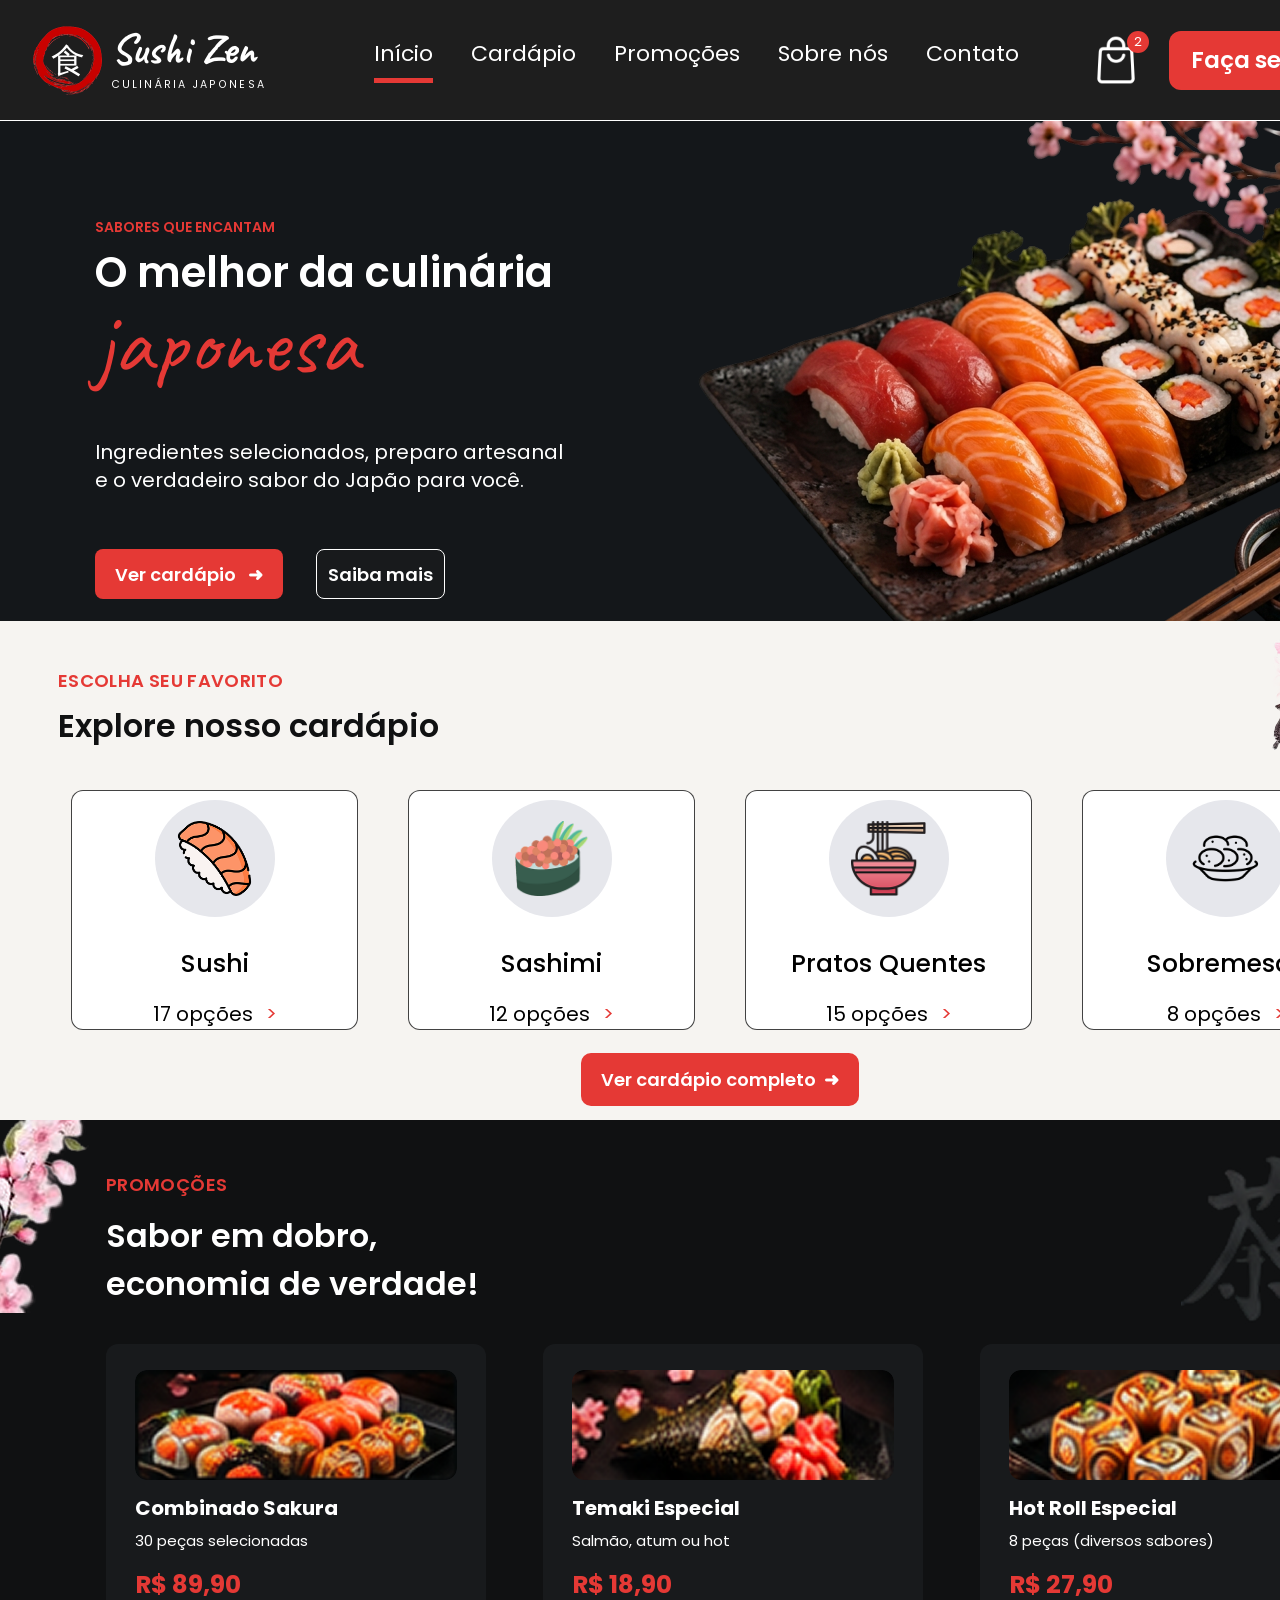
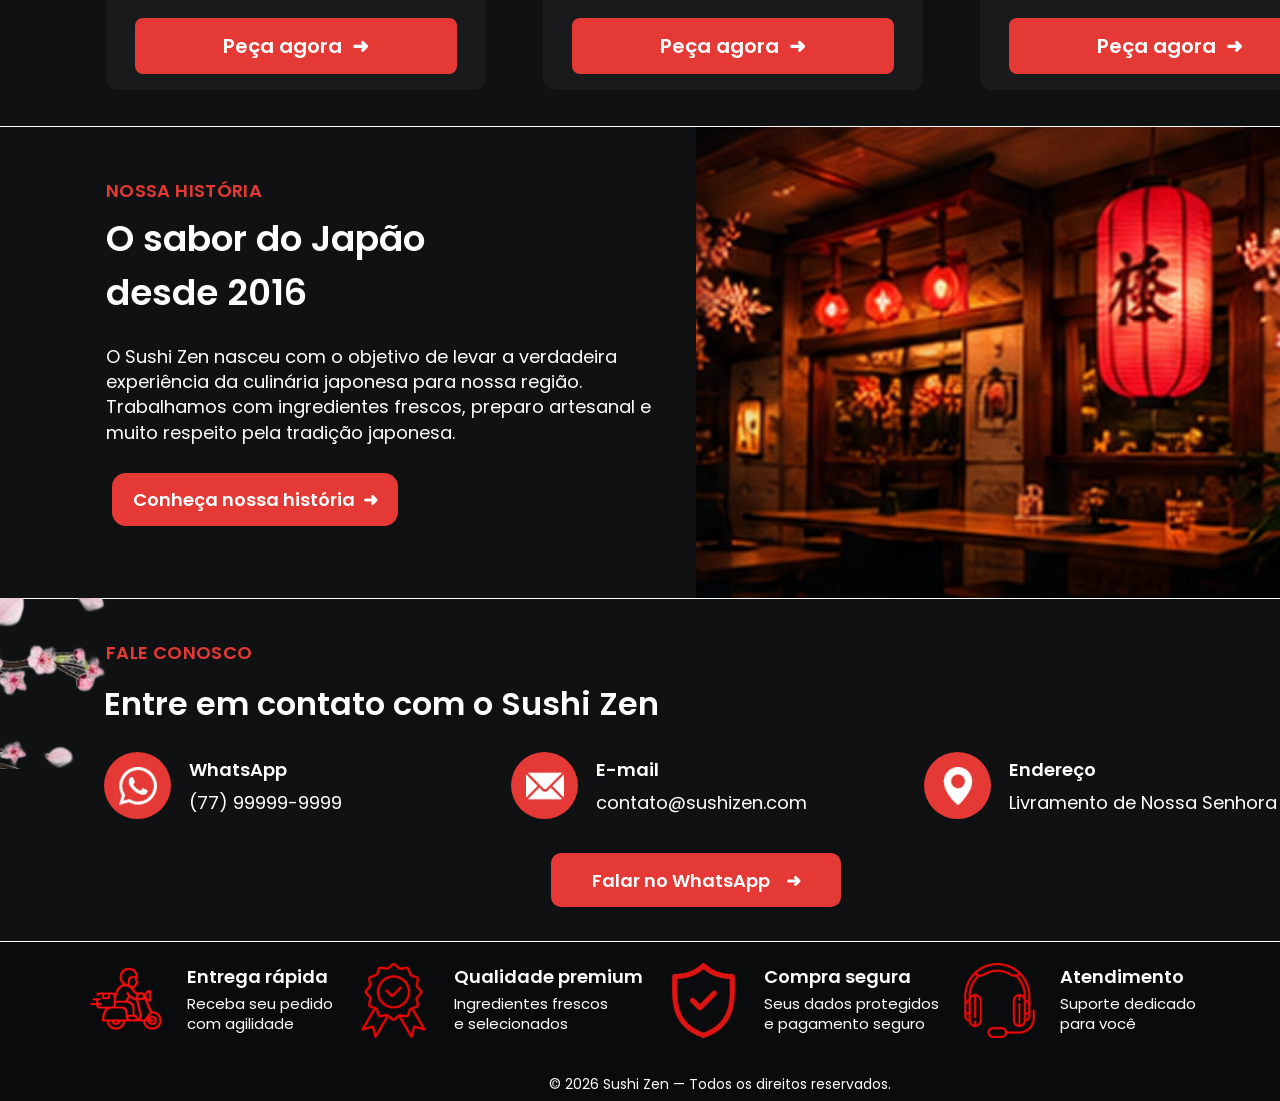
==== index.html @ a2c44309 "Primeira versão do site" ====
<!DOCTYPE html>
<html lang="pt-BR">
<head>
  <meta charset="UTF-8">
  <title>Sushi Zen - Culinária Japonesa</title>
  <link rel="preconnect" href="https://fonts.googleapis.com">
  <link rel="preconnect" href="https://fonts.gstatic.com" crossorigin>
  <link href="https://fonts.googleapis.com/css2?family=Caveat:wght@400;700&family=Poppins:wght@400;500;600;700&display=swap" rel="stylesheet">
  <link rel="stylesheet" href="estilo.css">
</head>
<body>

  
  <header class="header">
    <div class="logo">
      <div class="logo__icon">
        <img src="images/logo.png" alt="Logo Sushi Zen">
        <span class="logo__kanji">食</span>
      </div>
      <div class="logo__text">
        <h1 class="logo__name">Sushi Zen</h1>
        <p class="logo__subtitle">CULINÁRIA JAPONESA</p>
      </div>
    </div>

    <nav class="nav">
      <ul class="nav__list">
        <li class="nav__item nav__item--active"><a href="#inicio">Início</a></li>
        <li class="nav__item"><a href="#cardapio">Cardápio</a></li>
        <li class="nav__item"><a href="#promocoes">Promoções</a></li>
        <li class="nav__item"><a href="#sobre">Sobre nós</a></li>
        <li class="nav__item"><a href="#contato">Contato</a></li>
      </ul>
    </nav>

    <div class="header__actions">
      <div class="cart">
        <img src="images/sacola.png" alt="Sacola de compras">
        <span class="cart__badge">2</span>
      </div>
      <a href="#cardapio" class="btn btn--header">Faça seu pedido</a>
    </div>
  </header>

  <main>
 <img class="main-flower" src="images/flor-cerejeira.png" alt="">
<img class="main-flower-2" src="images/flor-historia.png" alt="">

    
    <section class="hero" id="inicio">
      <div class="hero__content">
        <p class="hero__eyebrow">SABORES QUE ENCANTAM</p>
        <h2 class="hero__title">O melhor da culinária</h2>
        <p class="hero__script">japonesa</p>
        <p class="hero__text">
          Ingredientes selecionados, preparo artesanal<br>
          e o verdadeiro sabor do Japão para você.
        </p>
        <div class="hero__buttons">
          <a href="#cardapio" class="btn btn--red">Ver cardápio &nbsp; ➜</a>
          <a href="#sobre" class="btn btn--outline">Saiba mais</a>
        </div>
      </div>
      <div class="hero__image">
        <img src="images/hero-sushi.png" alt="Prato de sushi variado">
      </div>
    </section>

   
    <section class="menu" id="cardapio">
      <p class="section__eyebrow">ESCOLHA SEU FAVORITO</p>
      <h2 class="menu__title">Explore nosso cardápio</h2>

     
      <div class="menu__grid">
        <a href="cardapio.html#sushi" class="menu-card">
          <div class="menu-card__circle"><img src="images/nigiri.png" alt="Sushi"></div>
          <h3 class="menu-card__name">Sushi</h3>
          <p class="menu-card__count">17 opções <span>&gt;</span></p>
        </a>

       <a href="cardapio.html#sashimi" class="menu-card">
          <div class="menu-card__circle"><img src="images/sashimi.png" alt="Sashimi"></div>
          <h3 class="menu-card__name">Sashimi</h3>
          <p class="menu-card__count">12 opções <span>&gt;</span></p>
       </a>

        <a href="cardapio.html#pratos-quentes" class="menu-card">
          <div class="menu-card__circle"><img src="images/ramen.png" alt="Pratos quentes"></div>
          <h3 class="menu-card__name">Pratos Quentes</h3>
          <p class="menu-card__count">15 opções <span>&gt;</span></p>
        </a>

        <a href="cardapio.html#sobremesas" class="menu-card">
          <div class="menu-card__circle"><img src="images/bolinho-de-bacalhau.png" alt="Sobremesas"></div>
          <h3 class="menu-card__name">Sobremesas</h3>
          <p class="menu-card__count">8 opções <span>&gt;</span></p>
        </a>
      </div>

      <a href="cardapio.html" class="btn btn--menu">Ver cardápio completo &nbsp;➜</a>
    </section>

    
    <section class="promo" id="promocoes">
      <img class="promo__flower-left" src="images/flor-esquerda.png" alt="">
      <img class="promo__kanji" src="images/kanji-cha.png" alt="">

      <p class="section__eyebrow section__eyebrow--light">PROMOÇÕES</p>
      <h2 class="promo__title">Sabor em dobro,<br>economia de verdade!</h2>

      
      <div class="promo__grid">
        <article class="promo-card">
          <img class="promo-card__img" src="images/combinado-sakura.png" alt="Combinado Sakura">
          <h3 class="promo-card__name">Combinado Sakura</h3>
          <p class="promo-card__desc">30 peças selecionadas</p>
          <p class="promo-card__price">R$ 89,90</p>
          <a href="#contato" class="btn btn--card">Peça agora &nbsp;➜</a>
        </article>

        <article class="promo-card">
          <img class="promo-card__img" src="images/temaki.png" alt="Temaki Especial">
          <h3 class="promo-card__name">Temaki Especial</h3>
          <p class="promo-card__desc">Salmão, atum ou hot</p>
          <p class="promo-card__price">R$ 18,90</p>
          <a href="#contato" class="btn btn--card">Peça agora &nbsp;➜</a>
        </article>

        <article class="promo-card">
          <img class="promo-card__img" src="images/hot-roll.png" alt="Hot Roll Especial">
          <h3 class="promo-card__name">Hot Roll Especial</h3>
          <p class="promo-card__desc">8 peças (diversos sabores)</p>
          <p class="promo-card__price">R$ 27,90</p>
          <a href="#contato" class="btn btn--card">Peça agora &nbsp;➜</a>
        </article>
      </div>
    </section>

   
    <section class="about" id="sobre">
      <div class="about__content">
        <p class="section__eyebrow section__eyebrow--light">NOSSA HISTÓRIA</p>
        <h2 class="about__title">O sabor do Japão<br>desde 2016</h2>
        <p class="about__text">
          O Sushi Zen nasceu com o objetivo de levar a verdadeira experiência da culinária
          japonesa para nossa região. Trabalhamos com ingredientes frescos, preparo
          artesanal e muito respeito pela tradição japonesa.
        </p>
          <a href="sobre.html" class="btn btn--about">Conheça nossa história &nbsp;➜</a>
      </div>
      <div class="about__image">
        <img src="images/restaurante.png" alt="Interior do restaurante Sushi Zen">
      </div>
    </section>

    
    <section class="contact" id="contato">
      <p class="section__eyebrow section__eyebrow--light">FALE CONOSCO</p>
      <h2 class="contact__title">Entre em contato com o Sushi Zen</h2>

     
      <div class="contact__grid">
        <div class="contact-item">
          <div class="contact-item__icon"><img src="images/whatsapp.png" alt="WhatsApp"></div>
          <div class="contact-item__info">
            <p class="contact-item__label">WhatsApp</p>
            <p class="contact-item__value">(77) 99999-9999</p>
          </div>
        </div>

        <div class="contact-item">
          <div class="contact-item__icon"><img src="images/email.png" alt="E-mail"></div>
          <div class="contact-item__info">
            <p class="contact-item__label">E-mail</p>
            <p class="contact-item__value">contato@sushizen.com</p>
          </div>
        </div>

        <div class="contact-item">
          <div class="contact-item__icon"><img src="images/localizacao.png" alt="Endereço"></div>
          <div class="contact-item__info">
            <p class="contact-item__label">Endereço</p>
            <p class="contact-item__value">Livramento de Nossa Senhora - BA</p>
          </div>
        </div>
      </div>

      <a href="#contato" class="btn btn--contact">Falar no WhatsApp &nbsp;&nbsp;&nbsp;➜</a>
    </section>

  </main>

  
  <footer class="footer">
    <div class="footer__features">
      <div class="feature">
        <img src="images/entrega-rapida.png" alt="Entrega rápida">
        <div>
          <h3 class="feature__title">Entrega rápida</h3>
          <p class="feature__text">Receba seu pedido<br>com agilidade</p>
        </div>
      </div>

      <div class="feature">
        <img src="images/qualidade.png" alt="Qualidade premium">
        <div>
          <h3 class="feature__title">Qualidade premium</h3>
          <p class="feature__text">Ingredientes frescos<br>e selecionados</p>
        </div>
      </div>

      <div class="feature">
        <img src="images/seguranca.png" alt="Compra segura">
        <div>
          <h3 class="feature__title">Compra segura</h3>
          <p class="feature__text">Seus dados protegidos<br>e pagamento seguro</p>
        </div>
      </div>

      <div class="feature">
        <img src="images/atendimento.png" alt="Atendimento">
        <div>
          <h3 class="feature__title">Atendimento</h3>
          <p class="feature__text">Suporte dedicado<br>para você</p>
        </div>
      </div>
    </div>

    <p class="footer__copy">© 2026 Sushi Zen — Todos os direitos reservados.</p>
  </footer>

</body>
</html>
---- estilo.css ----
* {
  box-sizing: border-box;
  margin: 0;
  padding: 0;
}

html {
  scroll-padding-top: 120px;   
  }

body {
  width: 1440px;          
  margin: 0 auto;
  font-family: 'Poppins', sans-serif;
  color: #ffffff;
  background-color: #ffffff;
}

a {
  text-decoration: none;
  color: inherit;
}

ul {
  list-style: none;
}

img {
  display: block;
}


.section__eyebrow {
  color: #e53935;
  font-size: 18px;
  font-weight: 600;
  letter-spacing: 0.36px;
}


.btn {
  display: flex;
  align-items: center;
  justify-content: center;
  color: #ffffff;
  font-weight: 600;
  font-size: 18px;
}

.btn--red {
  width: 188px;
  height: 50px;
  background-color: #e53935;
  border-radius: 8px;
}

.btn--outline {
  width: 129px;
  height: 50px;
  background-color: #181a1c;
  border: 1px solid #ffffff;  
  border-radius: 8px;
}


.header {
  position: sticky;
  top: 0;
  z-index: 10;
  display: flex;                
  align-items: center;           
  height: 120px;
  padding: 0 35px 0 27px;
  background-color: #1e1e1e;
}


.logo {
  display: flex;
  align-items: center;
  gap: 5px;
  width: 340px;
}

.logo__icon {
  position: relative;
  width: 79px;
  height: 79px;
}

.logo__icon img {
  width: 100%;
  height: 100%;
  object-fit: cover;
}

.logo__kanji {
  position: absolute;
  top: 14px;
  left: 24px;
  font-size: 34px;
  color: #ffffff;
}

.logo__name {
  font-family: 'Caveat', cursive;
  font-weight: 700;
  font-size: 43px;
  line-height: 1;
}

.logo__subtitle {
  font-size: 10.7px;
  letter-spacing: 2.1px;
  margin-top: 6px;
}


.nav {
  margin-left: 7px;
}

.nav__list {

  display: flex;                 
  gap: 38px;
}

.nav__item a {
  font-size: 22px;
}


.nav__item--active a {
  display: inline-block;
  padding-bottom: 8px;
  border-bottom: 5px solid #e53935;
}


.header__actions {
  display: flex;
  align-items: center;
  gap: 28px;
  margin-left: auto;            
}

.cart {
  position: relative;
  width: 50px;
  height: 50px;
}

.cart img {
  width: 100%;
  height: 100%;
  object-fit: cover;
}

.cart__badge {
  position: absolute;
  top: -4px;
  right: -8px;
  width: 22px;
  height: 22px;
  display: flex;
  align-items: center;
  justify-content: center;
  background-color: #e53935;
  border-radius: 50%;
  font-size: 13px;
}

.btn--header {
  width: 236px;
  height: 59px;
  background-color: #e53935;
  border-radius: 12px;
  font-size: 23px;
}


main {
  position: relative;
  overflow: hidden;       
}

.main-flower {
  position: absolute;
  top: 416px;
  left: 1229px;
  z-index: 1;             
  width: 262px;
  height: 262px;
  border-radius: 30px;
  transform: rotate(-100deg);
}


.hero {
  position: relative;
  z-index: 2;
  display: grid;
  grid-template-columns: 653px 787px;   
  height: 501px;
  margin-top: 0;
  background-color: #14171a;
  border-top: 1px solid #ffffff;
  overflow: hidden;
}

.hero__content {
  padding: 96px 0 0 95px;
}

.hero__eyebrow {
  color: #e53935;
  font-size: 14px;
  font-weight: 600;
  margin-bottom: 10px;
}

.hero__title {
  font-size: 42px;
  font-weight: 600;
  line-height: 1.2;
}

.hero__script {
  font-family: 'Caveat', cursive;
  font-size: 90px;
  line-height: 1;
  color: #e53935;
  margin-bottom: 50px;
}

.hero__text {
  font-size: 20px;
  line-height: 1.4;
  margin-bottom: 55px;
}

.hero__buttons {
  display: flex;
  gap: 33px;
}

.hero__image img {
  width: 100%;
  height: 100%;
  object-fit: cover;
}




.menu {
  position: relative;
  display: flex;
  flex-direction: column;
  align-items: center;
  height: 499px;
  padding: 46px 52px 0 52px;
  background-color: #f6f4f1;
  overflow: hidden;
}

.menu .section__eyebrow {
  align-self: flex-start;
  margin-left: 6px;
}

.menu__title {
  align-self: flex-start;
  margin-left: 6px;
  margin-top: 8px;
  margin-bottom: 40px;
  font-size: 32px;
  font-weight: 600;
  color: #101112;
}


.menu__grid {
  display: grid;
  grid-template-columns: repeat(4, 287px);
  gap: 50px;
  margin-bottom: 23px;
}

.menu-card {
  display: flex;
  flex-direction: column;
  align-items: center;
  height: 240px;
  padding-top: 9px;
  background-color: #ffffff;
  border: 1px solid rgba(0, 0, 0, 0.74);
  border-radius: 12px;
  color: #000000;
}

.menu-card__circle {
  display: flex;                 
  align-items: center;
  justify-content: center;
  width: 120px;
  height: 120px;
  background-color: #e6e7ec;
  border-radius: 50%;
}

.menu-card__circle img {
  width: 75px;
  height: 75px;
  object-fit: contain;
}

.menu-card__name {
  margin-top: 28px;
  font-size: 25px;
  font-weight: 500;
}

.menu-card__count {
  margin-top: 16px;
  font-size: 20px;
}

.menu-card__count span {
  color: #e53935;
  margin-left: 8px;
}

.btn--menu {
  width: 278px;
  height: 53px;
  background-color: #e53935;
  border-radius: 10px;
}



.promo {
  position: relative;
  height: 606px;
  padding: 51px 0 0 106px;
  background-color: #101112;
  overflow: hidden;
}

.promo__title {
  margin-top: 14px;
  margin-bottom: 36px;
  font-size: 32px;
  font-weight: 600;
  line-height: 1.5;
}


.promo__grid {
  display: grid;
  grid-template-columns: repeat(3, 380px);
  gap: 57px;
}

.promo-card {
  height: 346px;
  padding: 26px 29px 0 29px;
  background-color: #181a1c;
  border-radius: 12px;
}

.promo-card__img {
  width: 100%;
  height: 110px;
  object-fit: cover;
  border-radius: 12px;
}

.promo-card__name {
  margin-top: 13px;
  font-size: 20px;
  font-weight: 700;
}

.promo-card__desc {
  margin-top: 6px;
  font-size: 15px;
}

.promo-card__price {
  margin-top: 14px;
  font-size: 25px;
  font-weight: 700;
  color: #e53935;
}

.btn--card {
  width: 100%;
  height: 56px;
  margin-top: 14px;
  background-color: #e53935;
  border-radius: 8px;
  font-size: 20px;
}

.promo__flower-left {
  position: absolute;
  top: 0px;
  left: -30px;
  width: 193px;
  height: 193px;
  object-fit: cover;
  pointer-events: none; 
}

.promo__kanji {
  position: absolute;
  top: 34px;
  right: 80px;
  width: 179px;
  height: 170px;
  object-fit: cover;
}


.about {
  position: relative;
  display: grid;
  grid-template-columns: 696px 744px;   
  height: 472px;
  background-color: #101112;
  border-top: 1px solid #ffffff;
  overflow: hidden;
}

.about__content {
  padding: 50px 0 0 106px;
}

.about__title {
  margin-top: 8px;
  font-size: 36px;
  font-weight: 600;
  line-height: 1.5;
}

.about__text {
  width: 556px;
  margin-top: 24px;
  font-size: 18px;
  line-height: 1.4;
}

.btn--about {
  position: relative; 
  z-index: 3;
  width: 286px;
  height: 53px;
  margin: 28px 0 0 6px;
  background-color: #e53935;
  border-radius: 14px;
}

.about__image img {
  width: 100%;
  height: 100%;
  object-fit: cover;
}


.main-flower-2 {
  position: absolute;
  top: 1902px;
  left: -137px;           
  width: 520px;
  height: 347px;
  object-fit: cover;
}


.contact {
  height: 343px;
  padding: 40px 0 0 104px;
  background-color: #101112;
  border-top: 1px solid #ffffff;
}

.contact .section__eyebrow {
  margin-left: 2px;
}

.contact__title {
  margin-top: 14px;
  font-size: 32px;
  font-weight: 600;
}


.contact__grid {
  display: grid;
  grid-template-columns: 407px 413px 400px;
  margin-top: 24px;
}

.contact-item {
  display: flex;
  align-items: center;
  gap: 18px;
}

.contact-item__icon {
  display: flex;
  align-items: center;
  justify-content: center;
  width: 67px;
  height: 67px;
  background-color: #e53935;
  border-radius: 50%;
}

.contact-item__icon img {
  width: 38px;
  height: 38px;
  object-fit: cover;
}

.contact-item__label {
  font-size: 18px;
  font-weight: 600;
}

.contact-item__value {
  margin-top: 6px;
  font-size: 18px;
}

.btn--contact {
  width: 290px;
  height: 54px;
  margin: 34px 0 0 447px;
  background-color: #e53935;
  border-radius: 10px;
}


.footer {
  position: relative;
  height: 160px;
  padding-top: 21px;
  background-color: #0a0b0c;
  border-top: 1px solid #ffffff;
}


.footer__features {
  display: flex;
  justify-content: space-between;
  padding: 0 244px 0 89px;
}

.feature {
  display: flex;
  align-items: flex-start;
  gap: 23px;
}

.feature img {
  width: 75px;
  height: 75px;
  object-fit: cover;
}

.feature__title {
  font-size: 18px;
  font-weight: 600;
}

.feature__text {
  margin-top: 4px;
  font-size: 15px;
  line-height: 1.3;
}

.footer__copy {
  margin-top: 36px;
  text-align: center;
  font-size: 14px;
}
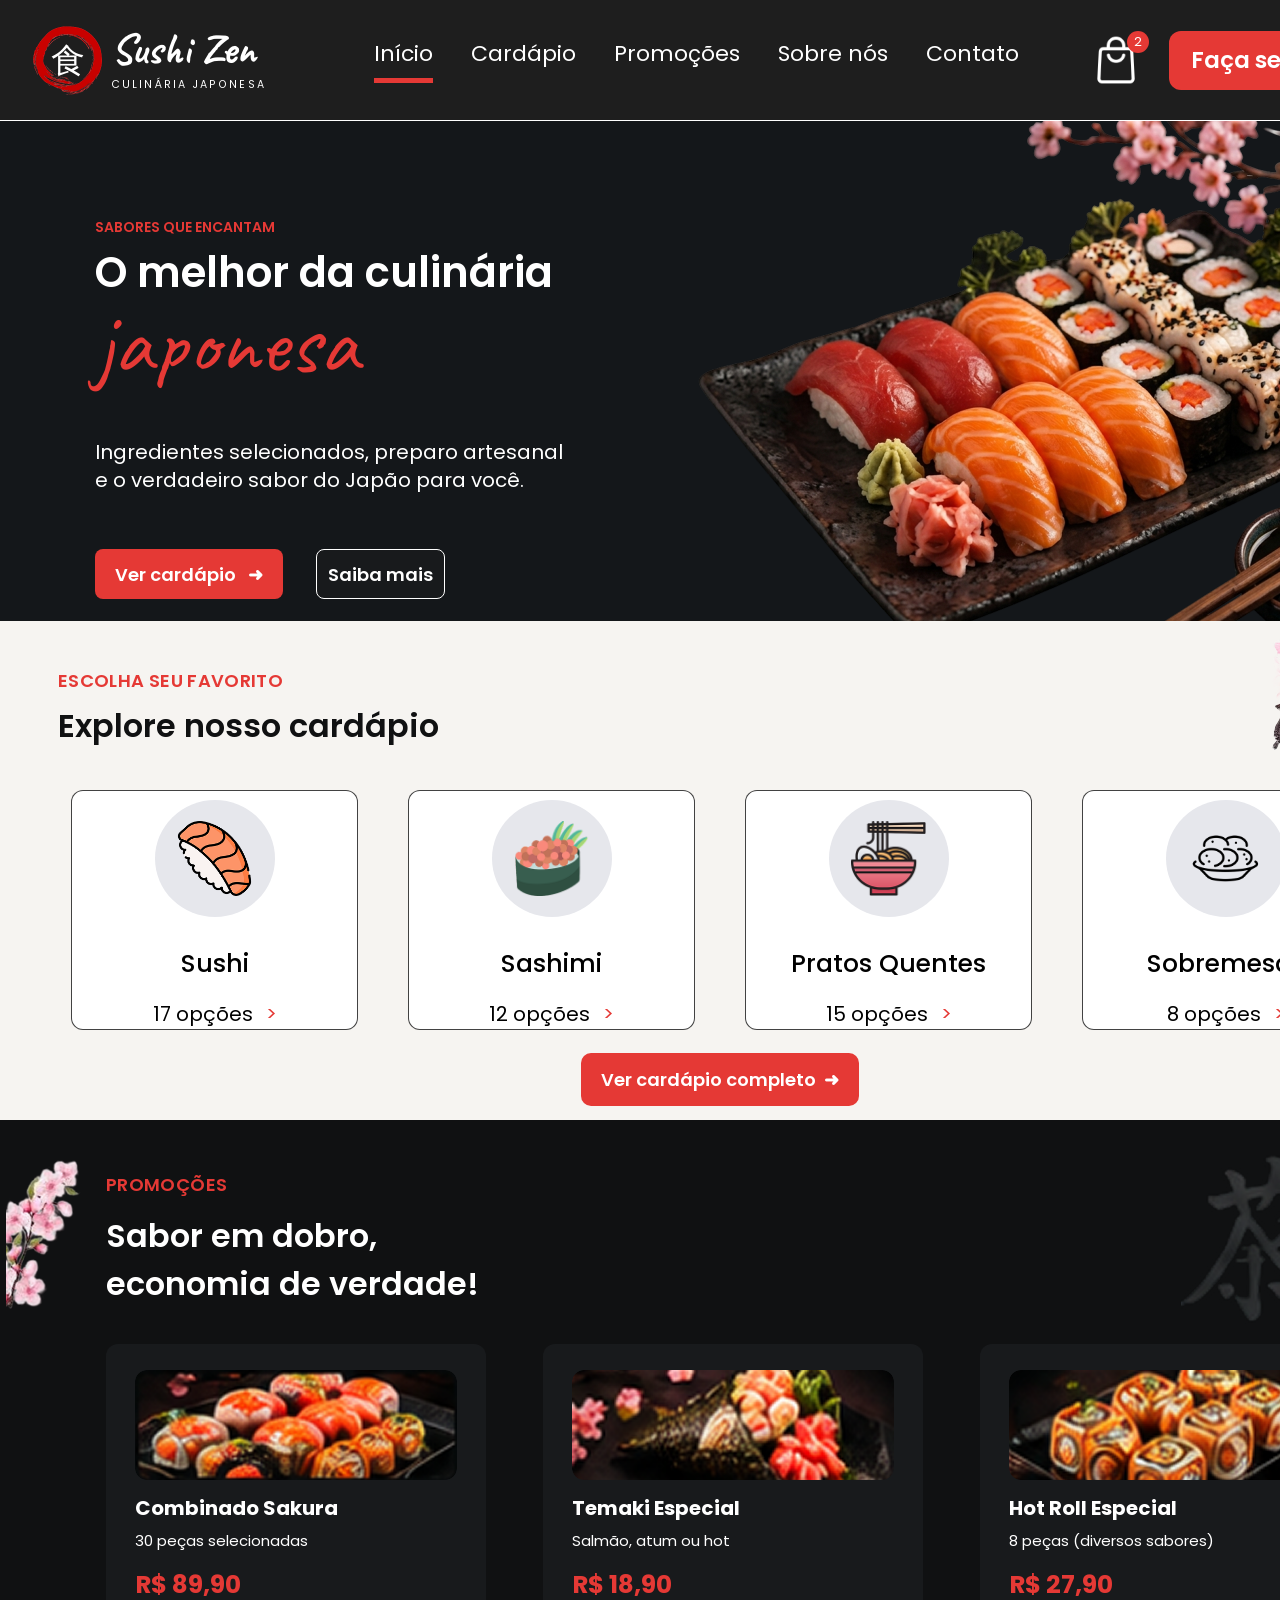
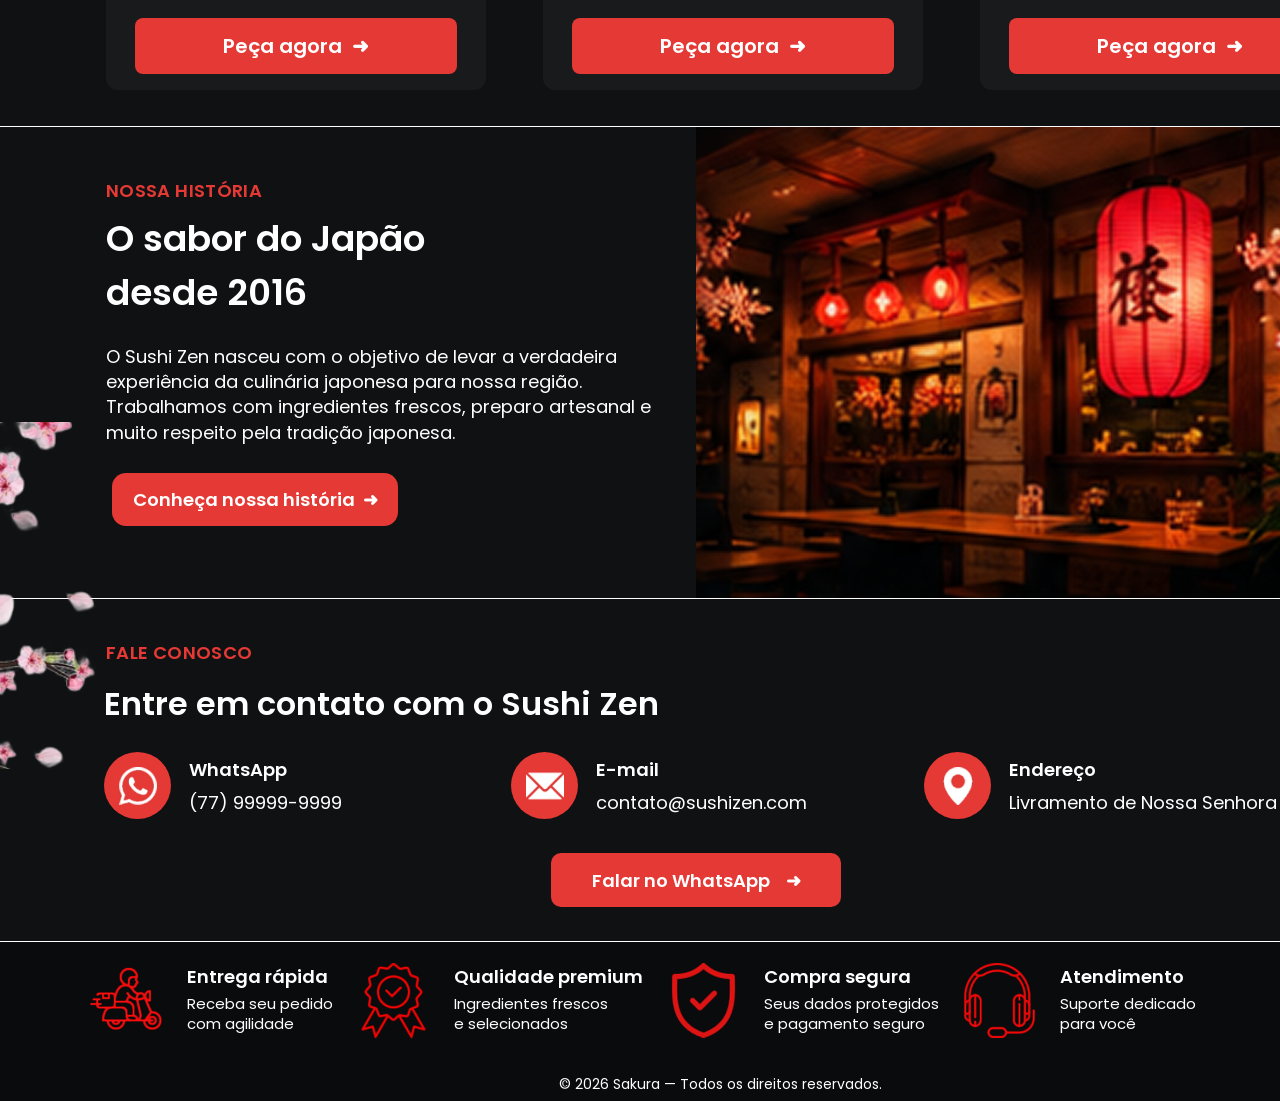
==== commit 3cbd0202: "Nova versao codigo" ====
--- a/index.html
+++ b/index.html
@@ -10,224 +10,225 @@
 </head>
 <body>
 
-  
+
   <header class="header">
     <div class="logo">
-      <div class="logo__icon">
+      <div class="logo-imagem">
         <img src="images/logo.png" alt="Logo Sushi Zen">
-        <span class="logo__kanji">食</span>
-      </div>
-      <div class="logo__text">
-        <h1 class="logo__name">Sushi Zen</h1>
-        <p class="logo__subtitle">CULINÁRIA JAPONESA</p>
+        <span class="logo-letra">食</span>
+      </div>
+      <div class="logo-texto">
+        <h1 class="logo-nome">Sushi Zen</h1>
+        <p class="logo-subtitulo">CULINÁRIA JAPONESA</p>
       </div>
     </div>
 
     <nav class="nav">
-      <ul class="nav__list">
-        <li class="nav__item nav__item--active"><a href="#inicio">Início</a></li>
-        <li class="nav__item"><a href="#cardapio">Cardápio</a></li>
-        <li class="nav__item"><a href="#promocoes">Promoções</a></li>
-        <li class="nav__item"><a href="#sobre">Sobre nós</a></li>
-        <li class="nav__item"><a href="#contato">Contato</a></li>
+      <ul class="lista-menu">
+        <li class="item-menu link-ativo"><a href="#inicio">Início</a></li>
+        <li class="item-menu"><a href="#cardapio">Cardápio</a></li>
+        <li class="item-menu"><a href="#promocoes">Promoções</a></li>
+        <li class="item-menu"><a href="#sobre">Sobre nós</a></li>
+        <li class="item-menu"><a href="#contato">Contato</a></li>
       </ul>
     </nav>
 
-    <div class="header__actions">
+    <div class="acoes-topo">
       <div class="cart">
         <img src="images/sacola.png" alt="Sacola de compras">
-        <span class="cart__badge">2</span>
-      </div>
-      <a href="#cardapio" class="btn btn--header">Faça seu pedido</a>
+        <span class="carrinho-numero">2</span>
+      </div>
+      <a href="cardapio.html" class="botao botao-topo">Faça seu pedido</a>
     </div>
   </header>
 
   <main>
- <img class="main-flower" src="images/flor-cerejeira.png" alt="">
-<img class="main-flower-2" src="images/flor-historia.png" alt="">
+
+   
+    <img class="flor-meio" src="images/flor-cerejeira.png" alt="">
+    <img class="flor-historia" src="images/flor-historia.png" alt="">
 
     
     <section class="hero" id="inicio">
-      <div class="hero__content">
-        <p class="hero__eyebrow">SABORES QUE ENCANTAM</p>
-        <h2 class="hero__title">O melhor da culinária</h2>
-        <p class="hero__script">japonesa</p>
-        <p class="hero__text">
+      <div class="hero-conteudo">
+        <p class="hero-chamada">SABORES QUE ENCANTAM</p>
+        <h2 class="hero-titulo">O melhor da culinária</h2>
+        <p class="hero-japonesa">japonesa</p>
+        <p class="hero-paragrafo">
           Ingredientes selecionados, preparo artesanal<br>
           e o verdadeiro sabor do Japão para você.
         </p>
-        <div class="hero__buttons">
-          <a href="#cardapio" class="btn btn--red">Ver cardápio &nbsp; ➜</a>
-          <a href="#sobre" class="btn btn--outline">Saiba mais</a>
-        </div>
-      </div>
-      <div class="hero__image">
+        <div class="hero-botoes">
+          <a href="#cardapio" class="botao botao-vermelho">Ver cardápio &nbsp; ➜</a>
+          <a href="#sobre" class="botao botao-borda">Saiba mais</a>
+        </div>
+      </div>
+      <div class="hero-imagem">
         <img src="images/hero-sushi.png" alt="Prato de sushi variado">
       </div>
     </section>
 
-   
+  
     <section class="menu" id="cardapio">
-      <p class="section__eyebrow">ESCOLHA SEU FAVORITO</p>
-      <h2 class="menu__title">Explore nosso cardápio</h2>
-
-     
-      <div class="menu__grid">
-        <a href="cardapio.html#sushi" class="menu-card">
-          <div class="menu-card__circle"><img src="images/nigiri.png" alt="Sushi"></div>
-          <h3 class="menu-card__name">Sushi</h3>
-          <p class="menu-card__count">17 opções <span>&gt;</span></p>
-        </a>
-
-       <a href="cardapio.html#sashimi" class="menu-card">
-          <div class="menu-card__circle"><img src="images/sashimi.png" alt="Sashimi"></div>
-          <h3 class="menu-card__name">Sashimi</h3>
-          <p class="menu-card__count">12 opções <span>&gt;</span></p>
-       </a>
-
-        <a href="cardapio.html#pratos-quentes" class="menu-card">
-          <div class="menu-card__circle"><img src="images/ramen.png" alt="Pratos quentes"></div>
-          <h3 class="menu-card__name">Pratos Quentes</h3>
-          <p class="menu-card__count">15 opções <span>&gt;</span></p>
-        </a>
-
-        <a href="cardapio.html#sobremesas" class="menu-card">
-          <div class="menu-card__circle"><img src="images/bolinho-de-bacalhau.png" alt="Sobremesas"></div>
-          <h3 class="menu-card__name">Sobremesas</h3>
-          <p class="menu-card__count">8 opções <span>&gt;</span></p>
-        </a>
-      </div>
-
-      <a href="cardapio.html" class="btn btn--menu">Ver cardápio completo &nbsp;➜</a>
+      <p class="chamada">ESCOLHA SEU FAVORITO</p>
+      <h2 class="titulo-cardapio">Explore nosso cardápio</h2>
+
+      <div class="grade-cardapio">
+        <a href="cardapio.html#sushi" class="opcao-cardapio">
+          <div class="opcao-circulo"><img src="images/nigiri.png" alt="Sushi"></div>
+          <h3 class="opcao-nome">Sushi</h3>
+          <p class="opcao-quantidade">17 opções <span>&gt;</span></p>
+        </a>
+
+        <a href="cardapio.html#sashimi" class="opcao-cardapio">
+          <div class="opcao-circulo"><img src="images/sashimi.png" alt="Sashimi"></div>
+          <h3 class="opcao-nome">Sashimi</h3>
+          <p class="opcao-quantidade">12 opções <span>&gt;</span></p>
+        </a>
+
+        <a href="cardapio.html#pratos-quentes" class="opcao-cardapio">
+          <div class="opcao-circulo"><img src="images/ramen.png" alt="Pratos quentes"></div>
+          <h3 class="opcao-nome">Pratos Quentes</h3>
+          <p class="opcao-quantidade">15 opções <span>&gt;</span></p>
+        </a>
+
+        <a href="cardapio.html#sobremesas" class="opcao-cardapio">
+          <div class="opcao-circulo"><img src="images/bolinho-de-bacalhau.png" alt="Sobremesas"></div>
+          <h3 class="opcao-nome">Sobremesas</h3>
+          <p class="opcao-quantidade">8 opções <span>&gt;</span></p>
+        </a>
+      </div>
+
+      <a href="cardapio.html" class="botao botao-completo">Ver cardápio completo &nbsp;➜</a>
     </section>
 
     
     <section class="promo" id="promocoes">
-      <img class="promo__flower-left" src="images/flor-esquerda.png" alt="">
-      <img class="promo__kanji" src="images/kanji-cha.png" alt="">
-
-      <p class="section__eyebrow section__eyebrow--light">PROMOÇÕES</p>
-      <h2 class="promo__title">Sabor em dobro,<br>economia de verdade!</h2>
-
-      
-      <div class="promo__grid">
-        <article class="promo-card">
-          <img class="promo-card__img" src="images/combinado-sakura.png" alt="Combinado Sakura">
-          <h3 class="promo-card__name">Combinado Sakura</h3>
-          <p class="promo-card__desc">30 peças selecionadas</p>
-          <p class="promo-card__price">R$ 89,90</p>
-          <a href="#contato" class="btn btn--card">Peça agora &nbsp;➜</a>
+      <img class="flor-promocao" src="images/flor-esquerda.png" alt="">
+      <img class="kanji-promocao" src="images/kanji-cha.png" alt="">
+
+      <p class="chamada chamada-clara">PROMOÇÕES</p>
+      <h2 class="titulo-promocao">Sabor em dobro,<br>economia de verdade!</h2>
+
+     
+      <div class="grade-promocao">
+        <article class="cartao-promocao">
+          <img class="promo-imagem" src="images/combinado-sakura.png" alt="Combinado Sakura">
+          <h3 class="promo-nome">Combinado Sakura</h3>
+          <p class="promo-descricao">30 peças selecionadas</p>
+          <p class="promo-preco">R$ 89,90</p>
+          <a href="#contato" class="botao botao-pedir">Peça agora &nbsp;➜</a>
         </article>
 
-        <article class="promo-card">
-          <img class="promo-card__img" src="images/temaki.png" alt="Temaki Especial">
-          <h3 class="promo-card__name">Temaki Especial</h3>
-          <p class="promo-card__desc">Salmão, atum ou hot</p>
-          <p class="promo-card__price">R$ 18,90</p>
-          <a href="#contato" class="btn btn--card">Peça agora &nbsp;➜</a>
+        <article class="cartao-promocao">
+          <img class="promo-imagem" src="images/temaki.png" alt="Temaki Especial">
+          <h3 class="promo-nome">Temaki Especial</h3>
+          <p class="promo-descricao">Salmão, atum ou hot</p>
+          <p class="promo-preco">R$ 18,90</p>
+          <a href="#contato" class="botao botao-pedir">Peça agora &nbsp;➜</a>
         </article>
 
-        <article class="promo-card">
-          <img class="promo-card__img" src="images/hot-roll.png" alt="Hot Roll Especial">
-          <h3 class="promo-card__name">Hot Roll Especial</h3>
-          <p class="promo-card__desc">8 peças (diversos sabores)</p>
-          <p class="promo-card__price">R$ 27,90</p>
-          <a href="#contato" class="btn btn--card">Peça agora &nbsp;➜</a>
+        <article class="cartao-promocao">
+          <img class="promo-imagem" src="images/hot-roll.png" alt="Hot Roll Especial">
+          <h3 class="promo-nome">Hot Roll Especial</h3>
+          <p class="promo-descricao">8 peças (diversos sabores)</p>
+          <p class="promo-preco">R$ 27,90</p>
+          <a href="#contato" class="botao botao-pedir">Peça agora &nbsp;➜</a>
         </article>
       </div>
     </section>
 
    
     <section class="about" id="sobre">
-      <div class="about__content">
-        <p class="section__eyebrow section__eyebrow--light">NOSSA HISTÓRIA</p>
-        <h2 class="about__title">O sabor do Japão<br>desde 2016</h2>
-        <p class="about__text">
+      <div class="historia-conteudo">
+        <p class="chamada chamada-clara">NOSSA HISTÓRIA</p>
+        <h2 class="historia-titulo">O sabor do Japão<br>desde 2016</h2>
+        <p class="historia-texto">
           O Sushi Zen nasceu com o objetivo de levar a verdadeira experiência da culinária
           japonesa para nossa região. Trabalhamos com ingredientes frescos, preparo
           artesanal e muito respeito pela tradição japonesa.
         </p>
-          <a href="sobre.html" class="btn btn--about">Conheça nossa história &nbsp;➜</a>
-      </div>
-      <div class="about__image">
+        <a href="sobre.html" class="botao botao-historia">Conheça nossa história &nbsp;➜</a>
+      </div>
+      <div class="historia-imagem">
         <img src="images/restaurante.png" alt="Interior do restaurante Sushi Zen">
       </div>
     </section>
 
     
     <section class="contact" id="contato">
-      <p class="section__eyebrow section__eyebrow--light">FALE CONOSCO</p>
-      <h2 class="contact__title">Entre em contato com o Sushi Zen</h2>
-
-     
-      <div class="contact__grid">
-        <div class="contact-item">
-          <div class="contact-item__icon"><img src="images/whatsapp.png" alt="WhatsApp"></div>
-          <div class="contact-item__info">
-            <p class="contact-item__label">WhatsApp</p>
-            <p class="contact-item__value">(77) 99999-9999</p>
+      <p class="chamada chamada-clara">FALE CONOSCO</p>
+      <h2 class="contato-titulo">Entre em contato com o Sushi Zen</h2>
+
+      
+      <div class="contato-grade">
+        <div class="contato-item">
+          <div class="contato-icone"><img src="images/whatsapp.png" alt="WhatsApp"></div>
+          <div class="contato-info">
+            <p class="contato-rotulo">WhatsApp</p>
+            <p class="contato-valor">(77) 99999-9999</p>
           </div>
         </div>
 
-        <div class="contact-item">
-          <div class="contact-item__icon"><img src="images/email.png" alt="E-mail"></div>
-          <div class="contact-item__info">
-            <p class="contact-item__label">E-mail</p>
-            <p class="contact-item__value">contato@sushizen.com</p>
+        <div class="contato-item">
+          <div class="contato-icone"><img src="images/email.png" alt="E-mail"></div>
+          <div class="contato-info">
+            <p class="contato-rotulo">E-mail</p>
+            <p class="contato-valor">contato@sushizen.com</p>
           </div>
         </div>
 
-        <div class="contact-item">
-          <div class="contact-item__icon"><img src="images/localizacao.png" alt="Endereço"></div>
-          <div class="contact-item__info">
-            <p class="contact-item__label">Endereço</p>
-            <p class="contact-item__value">Livramento de Nossa Senhora - BA</p>
+        <div class="contato-item">
+          <div class="contato-icone"><img src="images/localizacao.png" alt="Endereço"></div>
+          <div class="contato-info">
+            <p class="contato-rotulo">Endereço</p>
+            <p class="contato-valor">Livramento de Nossa Senhora - BA</p>
           </div>
         </div>
       </div>
 
-      <a href="#contato" class="btn btn--contact">Falar no WhatsApp &nbsp;&nbsp;&nbsp;➜</a>
+      <a href="#contato" class="botao botao-contato">Falar no WhatsApp &nbsp;&nbsp;&nbsp;➜</a>
     </section>
 
   </main>
 
   
   <footer class="footer">
-    <div class="footer__features">
-      <div class="feature">
+    <div class="beneficios">
+      <div class="beneficio">
         <img src="images/entrega-rapida.png" alt="Entrega rápida">
         <div>
-          <h3 class="feature__title">Entrega rápida</h3>
-          <p class="feature__text">Receba seu pedido<br>com agilidade</p>
-        </div>
-      </div>
-
-      <div class="feature">
+          <h3 class="beneficio-titulo">Entrega rápida</h3>
+          <p class="beneficio-texto">Receba seu pedido<br>com agilidade</p>
+        </div>
+      </div>
+
+      <div class="beneficio">
         <img src="images/qualidade.png" alt="Qualidade premium">
         <div>
-          <h3 class="feature__title">Qualidade premium</h3>
-          <p class="feature__text">Ingredientes frescos<br>e selecionados</p>
-        </div>
-      </div>
-
-      <div class="feature">
+          <h3 class="beneficio-titulo">Qualidade premium</h3>
+          <p class="beneficio-texto">Ingredientes frescos<br>e selecionados</p>
+        </div>
+      </div>
+
+      <div class="beneficio">
         <img src="images/seguranca.png" alt="Compra segura">
         <div>
-          <h3 class="feature__title">Compra segura</h3>
-          <p class="feature__text">Seus dados protegidos<br>e pagamento seguro</p>
-        </div>
-      </div>
-
-      <div class="feature">
+          <h3 class="beneficio-titulo">Compra segura</h3>
+          <p class="beneficio-texto">Seus dados protegidos<br>e pagamento seguro</p>
+        </div>
+      </div>
+
+      <div class="beneficio">
         <img src="images/atendimento.png" alt="Atendimento">
         <div>
-          <h3 class="feature__title">Atendimento</h3>
-          <p class="feature__text">Suporte dedicado<br>para você</p>
+          <h3 class="beneficio-titulo">Atendimento</h3>
+          <p class="beneficio-texto">Suporte dedicado<br>para você</p>
         </div>
       </div>
     </div>
 
-    <p class="footer__copy">© 2026 Sushi Zen — Todos os direitos reservados.</p>
+    <p class="direitos">© 2026 Sakura — Todos os direitos reservados.</p>
   </footer>
 
 </body>
--- a/estilo.css
+++ b/estilo.css
@@ -5,9 +5,10 @@
   padding: 0;
 }
 
+
 html {
-  scroll-padding-top: 120px;   
-  }
+  scroll-padding-top: 120px;
+}
 
 body {
   width: 1440px;          
@@ -31,7 +32,9 @@
 }
 
 
-.section__eyebrow {
+
+
+.chamada {
   color: #e53935;
   font-size: 18px;
   font-weight: 600;
@@ -39,7 +42,7 @@
 }
 
 
-.btn {
+.botao {
   display: flex;
   align-items: center;
   justify-content: center;
@@ -48,14 +51,14 @@
   font-size: 18px;
 }
 
-.btn--red {
+.botao-vermelho {
   width: 188px;
   height: 50px;
   background-color: #e53935;
   border-radius: 8px;
 }
 
-.btn--outline {
+.botao-borda {
   width: 129px;
   height: 50px;
   background-color: #181a1c;
@@ -67,9 +70,9 @@
 .header {
   position: sticky;
   top: 0;
-  z-index: 10;
+  z-index: 100;                  
   display: flex;                
-  align-items: center;           
+  align-items: center;          
   height: 120px;
   padding: 0 35px 0 27px;
   background-color: #1e1e1e;
@@ -83,34 +86,35 @@
   width: 340px;
 }
 
-.logo__icon {
+.logo-imagem {
   position: relative;
   width: 79px;
   height: 79px;
 }
 
-.logo__icon img {
+.logo-imagem img {
   width: 100%;
   height: 100%;
   object-fit: cover;
 }
 
-.logo__kanji {
+.logo-letra {
   position: absolute;
   top: 14px;
   left: 24px;
+  z-index: 1;
   font-size: 34px;
   color: #ffffff;
 }
 
-.logo__name {
+.logo-nome {
   font-family: 'Caveat', cursive;
   font-weight: 700;
   font-size: 43px;
   line-height: 1;
 }
 
-.logo__subtitle {
+.logo-subtitulo {
   font-size: 10.7px;
   letter-spacing: 2.1px;
   margin-top: 6px;
@@ -121,29 +125,28 @@
   margin-left: 7px;
 }
 
-.nav__list {
-
-  display: flex;                 
+.lista-menu {
+  display: flex;             
   gap: 38px;
 }
 
-.nav__item a {
+.item-menu a {
   font-size: 22px;
 }
 
 
-.nav__item--active a {
+.link-ativo a {
   display: inline-block;
   padding-bottom: 8px;
   border-bottom: 5px solid #e53935;
 }
 
 
-.header__actions {
+.acoes-topo {
   display: flex;
   align-items: center;
   gap: 28px;
-  margin-left: auto;            
+  margin-left: auto;             
 }
 
 .cart {
@@ -158,7 +161,7 @@
   object-fit: cover;
 }
 
-.cart__badge {
+.carrinho-numero {
   position: absolute;
   top: -4px;
   right: -8px;
@@ -172,7 +175,7 @@
   font-size: 13px;
 }
 
-.btn--header {
+.botao-topo {
   width: 236px;
   height: 59px;
   background-color: #e53935;
@@ -183,18 +186,37 @@
 
 main {
   position: relative;
-  overflow: hidden;       
-}
-
-.main-flower {
+  overflow: hidden;      
+}
+
+
+.flor-meio {
   position: absolute;
   top: 416px;
   left: 1229px;
-  z-index: 1;             
+  z-index: 1;
   width: 262px;
   height: 262px;
   border-radius: 30px;
   transform: rotate(-100deg);
+}
+
+
+.flor-historia {
+  position: absolute;
+  top: 1902px;
+  left: -147px;           
+  z-index: 3;             
+  width: 520px;
+  height: 347px;
+  object-fit: cover;
+}
+
+
+.flor-meio,
+.flor-historia,
+.flor-promocao {
+  pointer-events: none;
 }
 
 
@@ -210,24 +232,24 @@
   overflow: hidden;
 }
 
-.hero__content {
+.hero-conteudo {
   padding: 96px 0 0 95px;
 }
 
-.hero__eyebrow {
+.hero-chamada {
   color: #e53935;
   font-size: 14px;
   font-weight: 600;
   margin-bottom: 10px;
 }
 
-.hero__title {
+.hero-titulo {
   font-size: 42px;
   font-weight: 600;
   line-height: 1.2;
 }
 
-.hero__script {
+.hero-japonesa {
   font-family: 'Caveat', cursive;
   font-size: 90px;
   line-height: 1;
@@ -235,24 +257,22 @@
   margin-bottom: 50px;
 }
 
-.hero__text {
+.hero-paragrafo {
   font-size: 20px;
   line-height: 1.4;
   margin-bottom: 55px;
 }
 
-.hero__buttons {
+.hero-botoes {
   display: flex;
   gap: 33px;
 }
 
-.hero__image img {
+.hero-imagem img {
   width: 100%;
   height: 100%;
   object-fit: cover;
 }
-
-
 
 
 .menu {
@@ -266,12 +286,12 @@
   overflow: hidden;
 }
 
-.menu .section__eyebrow {
+.menu .chamada {
   align-self: flex-start;
   margin-left: 6px;
 }
 
-.menu__title {
+.titulo-cardapio {
   align-self: flex-start;
   margin-left: 6px;
   margin-top: 8px;
@@ -282,14 +302,15 @@
 }
 
 
-.menu__grid {
+.grade-cardapio {
   display: grid;
   grid-template-columns: repeat(4, 287px);
   gap: 50px;
   margin-bottom: 23px;
 }
 
-.menu-card {
+
+.opcao-cardapio {
   display: flex;
   flex-direction: column;
   align-items: center;
@@ -301,8 +322,8 @@
   color: #000000;
 }
 
-.menu-card__circle {
-  display: flex;                 
+.opcao-circulo {
+  display: flex;                
   align-items: center;
   justify-content: center;
   width: 120px;
@@ -311,35 +332,34 @@
   border-radius: 50%;
 }
 
-.menu-card__circle img {
+.opcao-circulo img {
   width: 75px;
   height: 75px;
   object-fit: contain;
 }
 
-.menu-card__name {
+.opcao-nome {
   margin-top: 28px;
   font-size: 25px;
   font-weight: 500;
 }
 
-.menu-card__count {
+.opcao-quantidade {
   margin-top: 16px;
   font-size: 20px;
 }
 
-.menu-card__count span {
+.opcao-quantidade span {
   color: #e53935;
   margin-left: 8px;
 }
 
-.btn--menu {
+.botao-completo {
   width: 278px;
   height: 53px;
   background-color: #e53935;
   border-radius: 10px;
 }
-
 
 
 .promo {
@@ -350,7 +370,7 @@
   overflow: hidden;
 }
 
-.promo__title {
+.titulo-promocao {
   margin-top: 14px;
   margin-bottom: 36px;
   font-size: 32px;
@@ -358,46 +378,45 @@
   line-height: 1.5;
 }
 
-
-.promo__grid {
+.grade-promocao {
   display: grid;
   grid-template-columns: repeat(3, 380px);
   gap: 57px;
 }
 
-.promo-card {
+.cartao-promocao {
   height: 346px;
   padding: 26px 29px 0 29px;
   background-color: #181a1c;
   border-radius: 12px;
 }
 
-.promo-card__img {
+.promo-imagem {
   width: 100%;
   height: 110px;
   object-fit: cover;
   border-radius: 12px;
 }
 
-.promo-card__name {
+.promo-nome {
   margin-top: 13px;
   font-size: 20px;
   font-weight: 700;
 }
 
-.promo-card__desc {
+.promo-descricao {
   margin-top: 6px;
   font-size: 15px;
 }
 
-.promo-card__price {
+.promo-preco {
   margin-top: 14px;
   font-size: 25px;
   font-weight: 700;
   color: #e53935;
 }
 
-.btn--card {
+.botao-pedir {
   width: 100%;
   height: 56px;
   margin-top: 14px;
@@ -406,17 +425,16 @@
   font-size: 20px;
 }
 
-.promo__flower-left {
+.flor-promocao {
   position: absolute;
-  top: 0px;
-  left: -30px;
+  top: 20px;
+  left: -30px;            
   width: 193px;
   height: 193px;
-  object-fit: cover;
-  pointer-events: none; 
-}
-
-.promo__kanji {
+  object-fit: contain;
+}
+
+.kanji-promocao {
   position: absolute;
   top: 34px;
   right: 80px;
@@ -436,27 +454,28 @@
   overflow: hidden;
 }
 
-.about__content {
+.historia-conteudo {
   padding: 50px 0 0 106px;
 }
 
-.about__title {
+.historia-titulo {
   margin-top: 8px;
   font-size: 36px;
   font-weight: 600;
   line-height: 1.5;
 }
 
-.about__text {
+.historia-texto {
   width: 556px;
   margin-top: 24px;
   font-size: 18px;
   line-height: 1.4;
 }
 
-.btn--about {
-  position: relative; 
-  z-index: 3;
+
+.botao-historia {
+  position: relative;
+  z-index: 10;
   width: 286px;
   height: 53px;
   margin: 28px 0 0 6px;
@@ -464,19 +483,9 @@
   border-radius: 14px;
 }
 
-.about__image img {
+.historia-imagem img {
   width: 100%;
   height: 100%;
-  object-fit: cover;
-}
-
-
-.main-flower-2 {
-  position: absolute;
-  top: 1902px;
-  left: -137px;           
-  width: 520px;
-  height: 347px;
   object-fit: cover;
 }
 
@@ -488,30 +497,30 @@
   border-top: 1px solid #ffffff;
 }
 
-.contact .section__eyebrow {
+.contact .chamada {
   margin-left: 2px;
 }
 
-.contact__title {
+.contato-titulo {
   margin-top: 14px;
   font-size: 32px;
   font-weight: 600;
 }
 
 
-.contact__grid {
+.contato-grade {
   display: grid;
   grid-template-columns: 407px 413px 400px;
   margin-top: 24px;
 }
 
-.contact-item {
+.contato-item {
   display: flex;
   align-items: center;
   gap: 18px;
 }
 
-.contact-item__icon {
+.contato-icone {
   display: flex;
   align-items: center;
   justify-content: center;
@@ -521,23 +530,23 @@
   border-radius: 50%;
 }
 
-.contact-item__icon img {
+.contato-icone img {
   width: 38px;
   height: 38px;
   object-fit: cover;
 }
 
-.contact-item__label {
+.contato-rotulo {
   font-size: 18px;
   font-weight: 600;
 }
 
-.contact-item__value {
+.contato-valor {
   margin-top: 6px;
   font-size: 18px;
 }
 
-.btn--contact {
+.botao-contato {
   width: 290px;
   height: 54px;
   margin: 34px 0 0 447px;
@@ -555,36 +564,36 @@
 }
 
 
-.footer__features {
+.beneficios {
   display: flex;
   justify-content: space-between;
   padding: 0 244px 0 89px;
 }
 
-.feature {
+.beneficio {
   display: flex;
   align-items: flex-start;
   gap: 23px;
 }
 
-.feature img {
+.beneficio img {
   width: 75px;
   height: 75px;
   object-fit: cover;
 }
 
-.feature__title {
+.beneficio-titulo {
   font-size: 18px;
   font-weight: 600;
 }
 
-.feature__text {
+.beneficio-texto {
   margin-top: 4px;
   font-size: 15px;
   line-height: 1.3;
 }
 
-.footer__copy {
+.direitos {
   margin-top: 36px;
   text-align: center;
   font-size: 14px;
